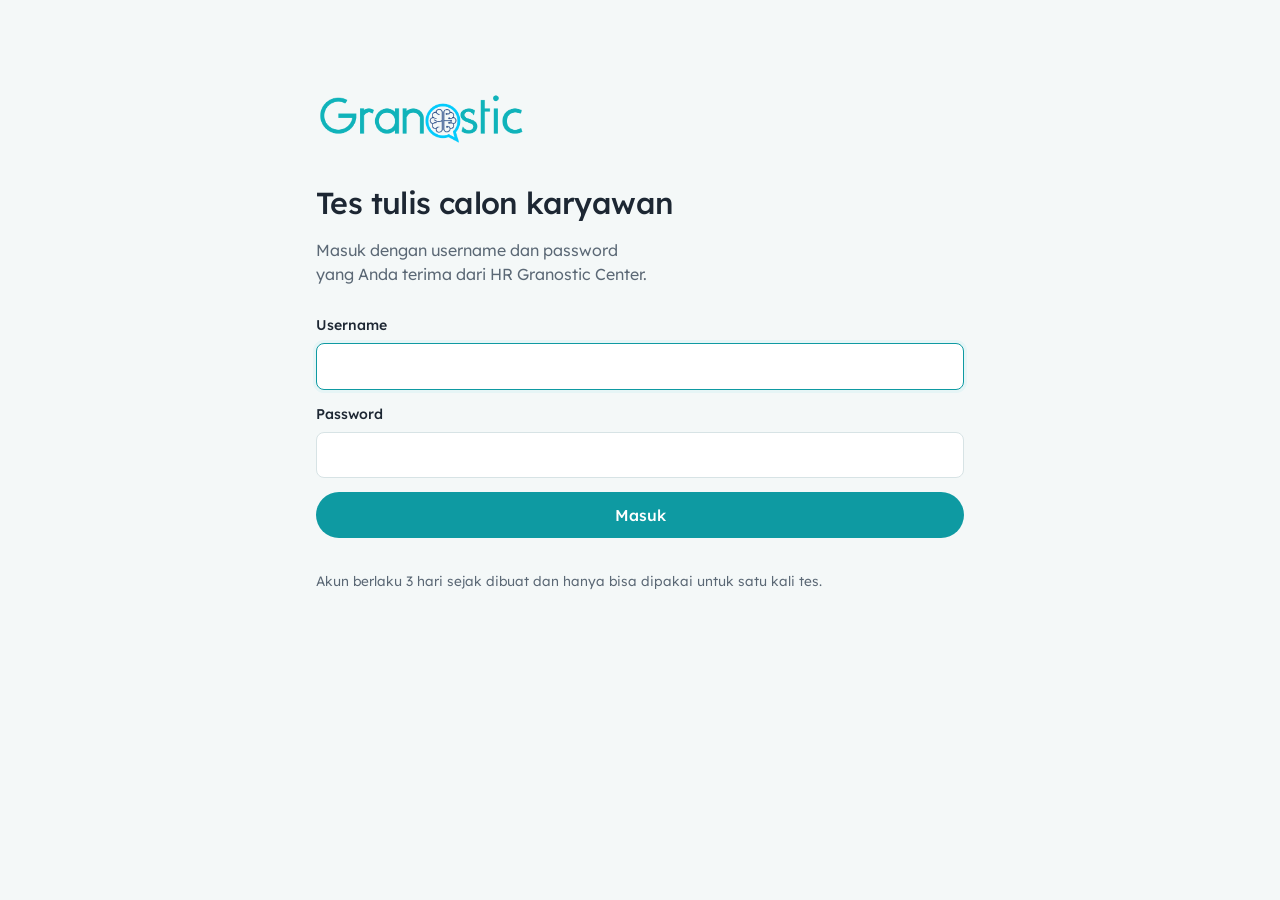
==== index.html @ c4851f49 "Add files via upload" ====
<!doctype html>
<html lang="id">
<head>
  <meta charset="utf-8">
  <meta name="viewport" content="width=device-width, initial-scale=1, viewport-fit=cover">
  <meta name="robots" content="noindex, nofollow">
  <title>Tes Tulis Granostic</title>
  <link rel="icon" href="assets/logo.png">
  <link rel="preconnect" href="https://fonts.googleapis.com">
  <link rel="preconnect" href="https://fonts.gstatic.com" crossorigin>
  <link href="https://fonts.googleapis.com/css2?family=IBM+Plex+Mono:wght@400;500&family=Lexend:wght@300;350;400;500;600&display=swap" rel="stylesheet">
  <link rel="stylesheet" href="assets/app.css">
  <link rel="stylesheet" href="assets/peserta.css">
</head>
<body class="peserta">
  <header class="bar" id="bar">
    <div class="bar-in">
      <img src="assets/logo.png" alt="Granostic" class="bar-logo">
      <div class="bar-test hidden" id="barTest">
        <span class="bar-meta"><span class="bar-sec" id="barSec"></span><span class="save-state" id="saveState"></span></span>
        <span class="bar-timer tabnum" id="barTimer" role="timer" aria-live="off">--:--</span>
      </div>
    </div>
    <div class="timeline hidden" id="timeline"><i id="timefill"></i></div>
  </header>

  <main id="app" class="wrap" aria-live="polite">
    <div class="center-load"><div class="spinner"></div></div>
  </main>

  <div id="watermark" aria-hidden="true"></div>
  <div id="shield" class="hidden" aria-hidden="true">
    <div><strong>Halaman tes disembunyikan</strong><br>Kembali ke halaman ini untuk melanjutkan.</div>
  </div>
  <noscript>Aktifkan JavaScript untuk mengikuti tes.</noscript>

  <script src="config.js"></script>
  <script src="assets/common.js"></script>
  <script src="assets/jeda.js"></script>
  <script src="assets/biodata.js"></script>
  <script src="assets/peserta.js"></script>
</body>
</html>
---- assets/app.css ----
/* Tes Tulis Granostic — gaya bersama peserta & admin */
:root {
  --teal: #0E9AA2;
  --teal-strong: #0B7F86;
  --teal-soft: #E6F5F6;
  --sky: #10BFE8;
  --navy: #2F4A84;
  --ink: #1D2733;
  --muted: #5B6875;
  --line: #D7E3E5;
  --paper: #F4F8F8;
  --white: #FFFFFF;
  --amber: #A9690F;
  --amber-soft: #FDF3E1;
  --red: #B23A34;
  --red-soft: #FBEAE9;
  --green: #2D7A4D;
  --green-soft: #E7F4EC;
  --radius: 10px;
  --shadow: 0 1px 2px rgba(29, 39, 51, .06), 0 6px 20px rgba(29, 39, 51, .06);
  --font: "Lexend", system-ui, -apple-system, "Segoe UI", sans-serif;
}

* { box-sizing: border-box; }
html { -webkit-text-size-adjust: 100%; }
body {
  margin: 0;
  font-family: var(--font);
  font-weight: 350;
  font-size: 16px;
  line-height: 1.55;
  color: var(--ink);
  background: var(--paper);
}
h1, h2, h3 { line-height: 1.25; margin: 0 0 .5em; font-weight: 600; letter-spacing: -.01em; }
h1 { font-size: 1.6rem; }
h2 { font-size: 1.25rem; }
h3 { font-size: 1.05rem; }
p { margin: 0 0 1em; }
a { color: var(--teal-strong); }
small, .muted { color: var(--muted); }
.hidden { display: none !important; }
.tabnum { font-variant-numeric: tabular-nums; }

/* ---------- tombol & input ---------- */
.btn {
  display: inline-flex; align-items: center; justify-content: center; gap: .5em;
  min-height: 46px; padding: 0 20px;
  font: inherit; font-weight: 500; font-size: .98rem;
  border-radius: 999px; border: 1.5px solid transparent;
  background: var(--teal); color: var(--white);
  cursor: pointer; transition: background .15s, border-color .15s, color .15s;
  text-decoration: none; white-space: nowrap;
}
.btn:hover { background: var(--teal-strong); }
.btn:disabled { opacity: .5; cursor: not-allowed; }
.btn.ghost { background: transparent; color: var(--ink); border-color: var(--line); }
.btn.ghost:hover { border-color: var(--teal); color: var(--teal-strong); }
.btn.danger { background: var(--white); color: var(--red); border-color: #E7C3C0; }
.btn.danger:hover { background: var(--red-soft); }
.btn.sm { min-height: 36px; padding: 0 14px; font-size: .88rem; }
.btn.block { width: 100%; }
:focus-visible { outline: 3px solid var(--sky); outline-offset: 2px; }

label.f { display: block; margin-bottom: 14px; }
label.f > span { display: block; font-size: .88rem; font-weight: 500; margin-bottom: 6px; }
input[type=text], input[type=password], input[type=date], input[type=search], input[type=tel], input[type=email], input[type=month], input[type=number], select, textarea {
  width: 100%; min-height: 46px; padding: 10px 14px;
  font: inherit; color: var(--ink);
  background: var(--white); border: 1.5px solid var(--line); border-radius: 8px;
}
textarea { min-height: 80px; resize: vertical; }
input:focus, select:focus, textarea:focus { border-color: var(--teal); outline: none; box-shadow: 0 0 0 3px var(--teal-soft); }

.card { background: var(--white); border: 1px solid var(--line); border-radius: var(--radius); padding: 24px; }
.alert { padding: 12px 16px; border-radius: 8px; font-size: .93rem; margin-bottom: 14px; }
.alert.err { background: var(--red-soft); color: var(--red); }
.alert.info { background: var(--teal-soft); color: var(--teal-strong); }
.alert.warn { background: var(--amber-soft); color: var(--amber); }

.badge { display: inline-block; padding: 2px 10px; border-radius: 999px; font-size: .8rem; font-weight: 500; white-space: nowrap; }
.badge.ok { background: var(--green-soft); color: var(--green); }
.badge.run { background: var(--teal-soft); color: var(--teal-strong); }
.badge.wait { background: #EEF1F4; color: var(--muted); }
.badge.bad { background: var(--red-soft); color: var(--red); }
.badge.warn { background: var(--amber-soft); color: var(--amber); }

.spinner { width: 22px; height: 22px; border: 3px solid var(--teal-soft); border-top-color: var(--teal); border-radius: 50%; animation: spin .8s linear infinite; }
@keyframes spin { to { transform: rotate(360deg); } }
@media (prefers-reduced-motion: reduce) { * { animation: none !important; transition: none !important; } }

.toast {
  position: fixed; left: 50%; bottom: 24px; transform: translateX(-50%);
  background: var(--ink); color: var(--white); padding: 12px 20px; border-radius: 999px;
  font-size: .92rem; z-index: 200; box-shadow: var(--shadow); max-width: calc(100vw - 32px);
}

/* ---------- dialog ---------- */
.modal-bg { position: fixed; inset: 0; background: rgba(29, 39, 51, .55); display: flex; align-items: center; justify-content: center; padding: 16px; z-index: 100; }
.modal { background: var(--white); border-radius: 14px; padding: 26px; width: 100%; max-width: 460px; max-height: calc(100vh - 32px); overflow: auto; box-shadow: var(--shadow); }
.modal.wide { max-width: 720px; }
.modal .actions { display: flex; gap: 10px; justify-content: flex-end; margin-top: 18px; flex-wrap: wrap; }
---- assets/peserta.css ----
/* Halaman peserta */
body.peserta {
  -webkit-user-select: none; user-select: none;
  -webkit-touch-callout: none;
  min-height: 100vh;
  padding-bottom: env(safe-area-inset-bottom);
}
body.peserta input, body.peserta textarea { -webkit-user-select: text; user-select: text; }

.wrap { max-width: 680px; margin: 0 auto; padding: 24px 16px 120px; position: relative; z-index: 2; }
.center-load { display: flex; justify-content: center; padding: 80px 0; }

/* ---------- bar atas ---------- */
.bar { position: sticky; top: 0; z-index: 20; background: var(--white); border-bottom: 1px solid var(--line); }
.bar-in { max-width: 680px; margin: 0 auto; padding: 10px 16px; display: flex; align-items: center; justify-content: space-between; gap: 12px; min-height: 58px; }
.bar-logo { height: 26px; width: auto; display: block; }
.bar-test { display: flex; align-items: center; gap: 14px; min-width: 0; }
.bar-meta { display: flex; flex-direction: column; align-items: flex-end; min-width: 0; line-height: 1.25; }
.bar-sec { font-size: .88rem; color: var(--muted); white-space: nowrap; overflow: hidden; text-overflow: ellipsis; }
.bar-timer { font-size: 1.35rem; font-weight: 600; color: var(--ink); letter-spacing: .02em; }
.bar-timer.low { color: var(--red); }

/* garis waktu: menyusut seperti batas isi tabung */
.timeline { height: 5px; background: var(--teal-soft); }
.timeline i { display: block; height: 100%; width: 100%; background: linear-gradient(90deg, var(--teal), var(--sky)); transition: width 1s linear; }
.timeline.low i { background: var(--red); }

/* ---------- masuk ---------- */
.login { padding-top: 7vh; }
.login .logo-big { width: 210px; max-width: 70%; height: auto; display: block; margin: 0 0 36px; }
.login h1 { font-size: 1.9rem; font-weight: 500; letter-spacing: -.02em; }
.login .lead { color: var(--muted); margin-bottom: 28px; max-width: 34ch; }
.kode-input {
  font-size: 1.6rem !important; font-weight: 500; letter-spacing: .18em; text-transform: uppercase;
  text-align: center; min-height: 64px !important; font-variant-numeric: tabular-nums;
}
.foot-note { margin-top: 32px; font-size: .85rem; color: var(--muted); }

/* ---------- data diri & daftar ---------- */
.data-list { display: grid; grid-template-columns: max-content 1fr; gap: 8px 18px; margin: 0 0 4px; }
.data-list dt { color: var(--muted); font-size: .9rem; }
.data-list dd { margin: 0; font-weight: 450; }
.rules { padding-left: 1.2em; margin: 0 0 18px; }
.rules li { margin-bottom: 8px; }
.check { display: flex; gap: 12px; align-items: flex-start; padding: 14px; border: 1.5px solid var(--line); border-radius: 8px; cursor: pointer; margin-bottom: 18px; }
.check input { width: 20px; height: 20px; margin-top: 2px; accent-color: var(--teal); flex: none; }
.stack > * + * { margin-top: 16px; }

.steps { list-style: none; padding: 0; margin: 0 0 22px; counter-reset: s; }
.steps li { display: grid; grid-template-columns: 38px 1fr auto; gap: 14px; align-items: center; padding: 16px 0; border-bottom: 1px solid var(--line); }
.steps li:last-child { border-bottom: 0; }
.steps .num { width: 34px; height: 34px; border-radius: 50%; border: 1.5px solid var(--line); display: grid; place-items: center; font-weight: 500; font-size: .92rem; color: var(--muted); }
.steps li.done .num { background: var(--teal); border-color: var(--teal); color: var(--white); }
.steps li.next .num { border-color: var(--teal); color: var(--teal-strong); }
.steps .t { font-weight: 500; }
.steps .m { font-size: .86rem; color: var(--muted); }

/* ---------- pengerjaan ---------- */
.q-head { display: flex; justify-content: space-between; align-items: baseline; gap: 12px; margin-bottom: 10px; }
.q-count { font-size: .9rem; color: var(--muted); }
.q-part { font-size: .85rem; color: var(--teal-strong); font-weight: 500; }
.q-text { font-size: 1.2rem; font-weight: 450; line-height: 1.5; margin: 0 0 22px; }
.opts { display: grid; gap: 10px; }
.opt {
  display: grid; grid-template-columns: 34px 1fr; gap: 14px; align-items: center; text-align: left;
  width: 100%; padding: 14px 16px; min-height: 58px;
  font: inherit; color: var(--ink); background: var(--white);
  border: 1.5px solid var(--line); border-radius: 10px; cursor: pointer; transition: border-color .12s, background .12s;
}
.opt:hover { border-color: #9FD3D6; }
.opt .k { width: 32px; height: 32px; border-radius: 50%; border: 1.5px solid var(--line); display: grid; place-items: center; font-weight: 500; font-size: .9rem; color: var(--muted); }
.opt.on { border-color: var(--teal); background: var(--teal-soft); }
.opt.on .k { background: var(--teal); border-color: var(--teal); color: var(--white); }

.scale { display: grid; grid-template-columns: repeat(var(--n), 1fr); gap: 8px; }
.scale button {
  min-height: 52px; font: inherit; font-weight: 500; font-size: 1.05rem; color: var(--ink);
  background: var(--white); border: 1.5px solid var(--line); border-radius: 10px; cursor: pointer;
}
.scale button.on { background: var(--teal); border-color: var(--teal); color: var(--white); }
.scale-ends { display: flex; justify-content: space-between; font-size: .82rem; color: var(--muted); margin-top: 10px; gap: 12px; }
@media (max-width: 520px) { .scale.n10 { grid-template-columns: repeat(5, 1fr); } }

.sifat-list { display: grid; gap: 10px; }
.sifat-row { display: grid; grid-template-columns: 30px 1fr; gap: 10px; align-items: center; }
.sifat-row .n { font-weight: 500; color: var(--muted); text-align: center; }
.sifat-hint { font-size: .86rem; color: var(--muted); margin: 0 0 14px; }

.q-nav {
  position: fixed; left: 0; right: 0; bottom: 0; z-index: 15;
  background: var(--white); border-top: 1px solid var(--line);
  padding: 12px 16px calc(12px + env(safe-area-inset-bottom));
}
.q-nav-in { max-width: 680px; margin: 0 auto; display: grid; grid-template-columns: 1fr 52px 1fr; gap: 10px; align-items: center; }
.q-nav .btn { min-height: 50px; padding: 0 12px; white-space: nowrap; }
.q-nav .btn.icon { padding: 0; width: 52px; }
.save-state { display: block; font-size: .74rem; color: var(--muted); white-space: nowrap; }
.save-state.err { color: var(--amber); }

.grid-nav { display: grid; grid-template-columns: repeat(auto-fill, minmax(44px, 1fr)); gap: 8px; margin: 12px 0 4px; }
.grid-nav button { min-height: 44px; font: inherit; font-size: .92rem; border-radius: 8px; border: 1.5px solid var(--line); background: var(--white); color: var(--muted); cursor: pointer; }
.grid-nav button.ans { background: var(--teal-soft); border-color: #9FD3D6; color: var(--teal-strong); }
.grid-nav button.cur { border-color: var(--ink); color: var(--ink); font-weight: 600; }
.legend { display: flex; gap: 16px; font-size: .82rem; color: var(--muted); flex-wrap: wrap; }
.legend i { display: inline-block; width: 12px; height: 12px; border-radius: 3px; vertical-align: -1px; margin-right: 6px; border: 1.5px solid var(--line); }
.legend i.ans { background: var(--teal-soft); border-color: #9FD3D6; }

.done-hero { text-align: left; padding-top: 6vh; }
.done-mark { width: 64px; height: 64px; border-radius: 50%; background: var(--teal); display: grid; place-items: center; margin-bottom: 24px; }

/* ---------- anti-curang ---------- */
#watermark {
  position: fixed; inset: 0; z-index: 30; pointer-events: none;
  background-repeat: repeat; opacity: 1;
}
#shield {
  position: fixed; inset: 0; z-index: 90; background: var(--paper);
  display: flex; align-items: center; justify-content: center; text-align: center; padding: 24px; color: var(--muted);
}
body.at-login .bar { display: none; }
body.shielded #app, body.shielded .q-nav { filter: blur(14px); }
@media print {
  body * { display: none !important; }
  body::before { content: "Halaman tes tidak dapat dicetak."; display: block !important; }
}

/* ---------- contoh di halaman petunjuk ---------- */
.r-cap { font-size: .85rem; color: var(--muted); margin: 0 0 8px; }
.mono { font-family: "IBM Plex Mono", ui-monospace, "Cascadia Mono", Consolas, monospace; letter-spacing: .01em; white-space: pre-wrap; word-break: break-all; }
.ex-row { display: grid; grid-template-columns: 1fr 1fr auto; gap: 10px; align-items: center; padding: 8px 0; border-top: 1px solid var(--line); font-size: .92rem; }
.ex-row:first-of-type { border-top: 0; }
.ex-row b { font-weight: 500; color: var(--teal-strong); white-space: nowrap; }
.kr-ex { display: flex; gap: 18px; align-items: center; flex-wrap: wrap; }
.kr-ex .r-cap { flex-basis: 100%; }
.kr-ex-col { display: grid; grid-template-columns: 26px 26px; font-size: 1.15rem; font-weight: 500; }
.kr-ex-col span { grid-column: 1; text-align: center; line-height: 1.5; }
.kr-ex-col em { grid-column: 2; font-style: normal; color: var(--teal-strong); text-align: center; line-height: .9; font-size: .95rem; }

/* ---------- sama / tidak sama ---------- */
.pair { display: grid; gap: 10px; margin: 6px 0 22px; }
.pair-t { background: var(--white); border: 1.5px solid var(--line); border-radius: 10px; padding: 14px 16px; display: grid; gap: 4px; }
.pair-t .lbl { font-size: .78rem; color: var(--muted); }
.pair-t .mono { font-size: 1.35rem; font-weight: 500; color: var(--ink); }
@media (min-width: 600px) { .pair { grid-template-columns: 1fr 1fr; } }
.st-btns { display: grid; grid-template-columns: 1fr 1fr; gap: 10px; }
.opt.st { display: flex; justify-content: center; font-weight: 500; font-size: 1.05rem; min-height: 64px; }
.kb-hint { font-size: .8rem; color: var(--muted); margin-top: 12px; }
@media (hover: none) { .kb-hint { display: none; } }

/* ---------- Kraepelin ---------- */
body.kr-mode .wrap { padding: 12px 16px; }
.kr { display: flex; flex-direction: column; gap: 10px; height: calc(100vh - 88px); height: calc(100dvh - 88px); min-height: 460px; }
.kr-head { display: flex; justify-content: space-between; align-items: center; min-height: 26px; }
.kr-flash { font-weight: 600; color: var(--teal-strong); opacity: 0; transition: opacity .15s; }
.kr-flash.on { opacity: 1; }
.kr-lane { height: 6px; background: var(--teal-soft); border-radius: 3px; overflow: hidden; flex: none; }
.kr-lane i { display: block; height: 100%; background: var(--navy); width: 100%; }
.kr-col {
  flex: 1; min-height: 0; display: flex; flex-direction: column; align-items: center; justify-content: flex-end; overflow: hidden;
  background: var(--white); border: 1.5px solid var(--line); border-radius: 12px; padding: 8px 0 14px;
}
.kr-col.slide { animation: krslide .35s ease-out; }
@keyframes krslide { from { transform: translateX(28px); opacity: .2; } to { transform: none; opacity: 1; } }
.kr-d { font-size: 1.55rem; font-weight: 500; line-height: 1.1; width: 56px; text-align: center; color: #9AA6B1; font-variant-numeric: tabular-nums; }
.kr-d.act { color: var(--ink); font-weight: 600; font-size: 2.2rem; }
.kr-d.past { color: #C2CBD3; font-size: 1.3rem; }
.kr-a { height: 20px; line-height: 20px; font-size: .95rem; font-weight: 600; color: var(--teal-strong); transform: translateX(38px); min-width: 26px; text-align: center; }
.kr-a.cur { color: var(--white); background: var(--teal); border-radius: 6px; }
.kr-done { color: var(--muted); padding: 40px 16px; text-align: center; }
.keypad { display: grid; grid-template-columns: repeat(3, 1fr); gap: 8px; touch-action: manipulation; flex: none; }
.keypad button {
  min-height: 54px; font: inherit; font-size: 1.5rem; font-weight: 500; color: var(--ink);
  background: var(--white); border: 1.5px solid var(--line); border-radius: 12px; cursor: pointer; -webkit-tap-highlight-color: transparent;
}
.keypad button:active { background: var(--teal); border-color: var(--teal); color: var(--white); }
.keypad .zero { grid-column: 2; }
@media (min-width: 700px) { .kr { max-width: 420px; margin: 0 auto; width: 100%; } }

/* ---------- layar jeda sebelum bagian ---------- */
.jeda-card {
  position: relative; border-radius: 14px; padding: 20px 22px 18px; margin-bottom: 4px;
  background: var(--teal-soft); border: 1px solid #BFE3E5;
}
.jeda-card p { margin: 6px 0 0; font-size: 1.12rem; line-height: 1.5; font-weight: 400; color: var(--ink); }
.jeda-card.lucu { background: var(--amber-soft); border-color: #F1DDB4; }
.jeda-card.relaks { background: #EEF2FA; border-color: #D3DCEE; }
.jeda-tag { font-size: .78rem; font-weight: 600; letter-spacing: .04em; text-transform: uppercase; color: var(--teal-strong); }
.jeda-card.lucu .jeda-tag { color: var(--amber); }
.jeda-card.relaks .jeda-tag { color: var(--navy); }
.jeda-meta { display: flex; gap: 10px; flex-wrap: wrap; }
.jeda-meta span { background: var(--white); border: 1px solid var(--line); border-radius: 999px; padding: 6px 14px; font-size: .92rem; }
.jeda-meta b { font-weight: 600; }

/* ---------- formulir data pelamar ---------- */
.bio h1 { margin-bottom: 14px; }
.bio-steps { list-style: none; padding: 0; margin: 0 0 18px; display: grid; grid-template-columns: repeat(6, 1fr); gap: 6px; }
.bio-steps li { display: flex; flex-direction: column; gap: 6px; font-size: .74rem; color: var(--muted); }
.bio-steps li span { height: 5px; border-radius: 3px; background: var(--line); font-size: 0; }
.bio-steps li.done span { background: var(--teal); }
.bio-steps li.cur span { background: var(--sky); }
.bio-steps li.cur em { color: var(--ink); font-weight: 500; }
.bio-steps em { font-style: normal; line-height: 1.2; }
@media (max-width: 560px) { .bio-steps em { display: none; } .bio-steps li.cur em { display: block; grid-column: 1 / -1; } }
.bio-card { padding: 20px; }
.bio-card .muted { font-size: .92rem; }
.grid2 { display: grid; grid-template-columns: 1fr 1fr; gap: 0 14px; }
.grid2 .span2 { grid-column: 1 / -1; }
@media (max-width: 560px) { .grid2 { grid-template-columns: 1fr; } }
.bio label.f > span, .bio legend { font-size: .88rem; font-weight: 500; }
.bio .req { color: var(--red); font-weight: 600; }
.bio .hint { display: block; font-style: normal; font-size: .78rem; color: var(--muted); margin: -4px 0 6px; }
.bio .bad { border-color: var(--red) !important; box-shadow: 0 0 0 3px var(--red-soft); }
.bio h3.sub { font-size: 1rem; font-weight: 600; margin: 18px 0 10px; padding-top: 14px; border-top: 1px solid var(--line); }
.bio .check.sm { padding: 10px 12px; margin-bottom: 14px; font-size: .92rem; }
.rep { border: 1px solid var(--line); border-radius: 10px; padding: 14px 14px 2px; margin-bottom: 12px; }
.rep-h { display: flex; justify-content: space-between; align-items: center; margin-bottom: 10px; }
fieldset.radios { border: 0; padding: 0; margin: 0 0 16px; border-radius: 8px; }
fieldset.radios legend { padding: 0; margin-bottom: 8px; }
fieldset.radios.bad { box-shadow: 0 0 0 3px var(--red-soft); }
.rd { display: flex; gap: 10px; align-items: center; padding: 10px 12px; border: 1.5px solid var(--line); border-radius: 8px; margin-bottom: 8px; cursor: pointer; }
.rd input { width: 18px; height: 18px; accent-color: var(--teal); }
.rd:has(input:checked) { border-color: var(--teal); background: var(--teal-soft); }
fieldset.inline { display: flex; flex-wrap: wrap; gap: 8px; align-items: center; }
fieldset.inline legend { flex-basis: 100%; }
fieldset.inline .rd { margin: 0; min-width: 96px; }
.yn-grid { display: grid; grid-template-columns: 1fr 1fr; gap: 4px 16px; }
@media (max-width: 560px) { .yn-grid { grid-template-columns: 1fr; } }
.card.soft { background: var(--paper); border-color: var(--line); padding: 16px; margin-bottom: 16px; }
.q-sm { font-size: .95rem; margin: 0 0 10px; }
.pernyataan { font-size: .93rem; line-height: 1.65; }
.ttd-wrap { margin-top: 6px; }
.ttd-h { display: flex; justify-content: space-between; align-items: center; font-size: .88rem; font-weight: 500; margin-bottom: 8px; }
.ttd-box { position: relative; border: 1.5px dashed #9FD3D6; border-radius: 10px; background: #FBFEFE; overflow: hidden; }
.ttd-box canvas { display: block; width: 100%; cursor: crosshair; }
.ttd-ph { position: absolute; inset: 0; display: grid; place-items: center; color: #9AA6B1; font-size: .9rem; pointer-events: none; text-align: center; padding: 0 16px; }
.ttd-box::after { content: ""; position: absolute; left: 8%; right: 8%; bottom: 26%; border-bottom: 1px solid #D7E3E5; pointer-events: none; }
.ttd-name { text-align: center; font-weight: 500; margin: 8px 0 0; }
.bio-nav { display: grid; grid-template-columns: 1fr 1fr; gap: 10px; margin-top: 18px; }

/* ---------- mengetik ---------- */
body.kt-mode .wrap { max-width: 860px; padding-top: 14px; }
.kt { display: flex; flex-direction: column; gap: 10px; }
.kt-top { display: flex; justify-content: space-between; align-items: center; }
.kt-dev { font-size: .78rem; color: var(--muted); border: 1px solid var(--line); border-radius: 999px; padding: 2px 10px; background: var(--white); }
.kt-ref {
  background: var(--white); border: 1.5px solid var(--line); border-radius: 12px; padding: 16px 18px;
  height: 42vh; min-height: 200px; overflow-y: auto; font-size: 1.06rem; line-height: 1.85; position: relative;
}
.kt-ref p { margin: 0 0 .9em; }
.kt-ref span { border-radius: 4px; padding: 1px 0; }
.kt-ref span.ok { color: #2D7A4D; }
.kt-ref span.bad { color: var(--red); background: var(--red-soft); text-decoration: underline wavy rgba(178,58,52,.5); }
.kt-ref span.cur { background: #FFF2C6; box-shadow: 0 0 0 2px #FFF2C6; color: var(--ink); font-weight: 500; }
.kt-stat { display: flex; justify-content: space-between; font-size: .85rem; }
.kt-in {
  min-height: 150px !important; height: 26vh; font-size: 1.06rem !important; line-height: 1.7 !important;
  -webkit-user-select: text; user-select: text;
}
.q-nav-in.one { grid-template-columns: 1fr; max-width: 420px; }
@media (max-width: 560px) { .kt-ref { height: 34vh; font-size: 1rem; } .kt-in { height: 22vh; } }
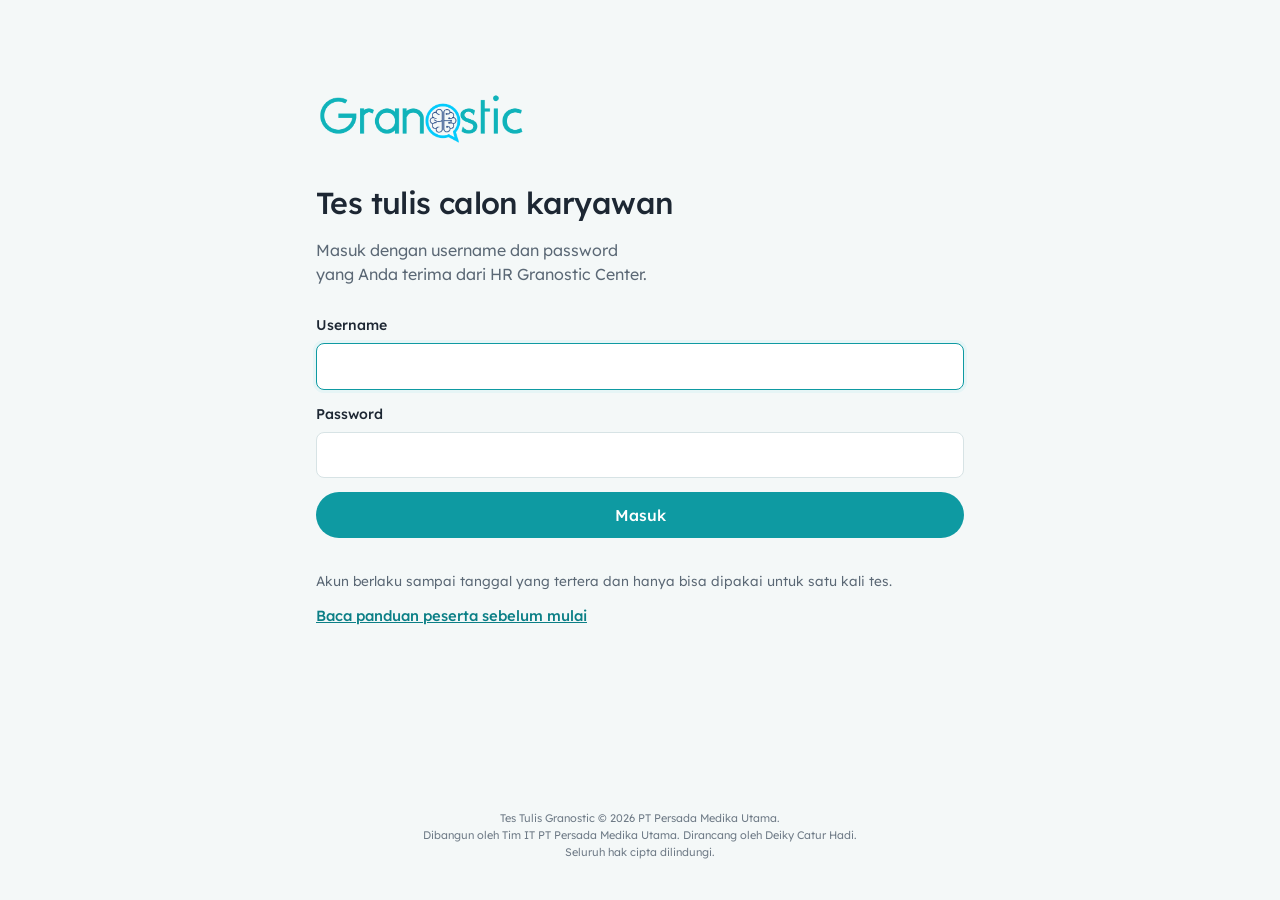
==== commit e71e28d2: "Frontend v3.4: masa berlaku pilihan admin, nama posisi baru, hak cipta, kesediaan & minat posisi lai" ====
--- a/index.html
+++ b/index.html
@@ -1,4 +1,9 @@
 <!doctype html>
+<!--
+  Tes Tulis Granostic © 2026 PT Persada Medika Utama.
+  Dibangun oleh Tim IT PT Persada Medika Utama. Dirancang oleh Deiky Catur Hadi.
+  Seluruh hak cipta dilindungi.
+-->
 <html lang="id">
 <head>
   <meta charset="utf-8">
@@ -27,6 +32,7 @@
   <main id="app" class="wrap" aria-live="polite">
     <div class="center-load"><div class="spinner"></div></div>
   </main>
+  <footer class="copyright cr-login"><span>Tes Tulis Granostic © 2026 PT Persada Medika Utama.</span><span>Dibangun oleh Tim IT PT Persada Medika Utama. Dirancang oleh Deiky Catur Hadi.</span><span>Seluruh hak cipta dilindungi.</span></footer>
 
   <div id="watermark" aria-hidden="true"></div>
   <div id="shield" class="hidden" aria-hidden="true">
--- a/assets/app.css
+++ b/assets/app.css
@@ -100,3 +100,11 @@
 .modal { background: var(--white); border-radius: 14px; padding: 26px; width: 100%; max-width: 460px; max-height: calc(100vh - 32px); overflow: auto; box-shadow: var(--shadow); }
 .modal.wide { max-width: 720px; }
 .modal .actions { display: flex; gap: 10px; justify-content: flex-end; margin-top: 18px; flex-wrap: wrap; }
+
+/* Hak cipta */
+.copyright { display: block; margin: 0; text-align: center; font-size: 11px; line-height: 1.55; color: #6E7A86; overflow-wrap: anywhere; }
+.copyright span { display: block; }
+.copyright.cr-about { text-align: left; font-size: .92rem; color: var(--muted); }
+.cr-login { display: none; padding: 0 16px calc(18px + env(safe-area-inset-bottom)); }
+body.at-login .cr-login { display: block; }
+body.at-login #app { padding-bottom: 20px; min-height: calc(100vh - 90px); min-height: calc(100svh - 90px); }
--- a/assets/peserta.css
+++ b/assets/peserta.css
@@ -258,3 +258,14 @@
 }
 .q-nav-in.one { grid-template-columns: 1fr; max-width: 420px; }
 @media (max-width: 560px) { .kt-ref { height: 34vh; font-size: 1rem; } .kt-in { height: 22vh; } }
+
+.guide-link { margin: 10px 0 0; font-size: .92rem; }
+.guide-link a { font-weight: 500; }
+
+/* Kesediaan & minat posisi (formulir langkah 1) */
+.yn-grid.yn-one { grid-template-columns: 1fr; }
+.yn-one fieldset.inline { display: flex; flex-wrap: wrap; align-items: center; gap: 8px 12px; }
+.yn-one fieldset.inline legend { flex: 1 1 100%; float: none; }
+.multi-grid { display: grid; grid-template-columns: 1fr 1fr; gap: 0 12px; }
+@media (max-width: 560px) { .multi-grid { grid-template-columns: 1fr; } }
+fieldset.multi legend .hint { display: block; font-style: normal; font-size: .85rem; color: var(--muted); margin-top: 2px; }
